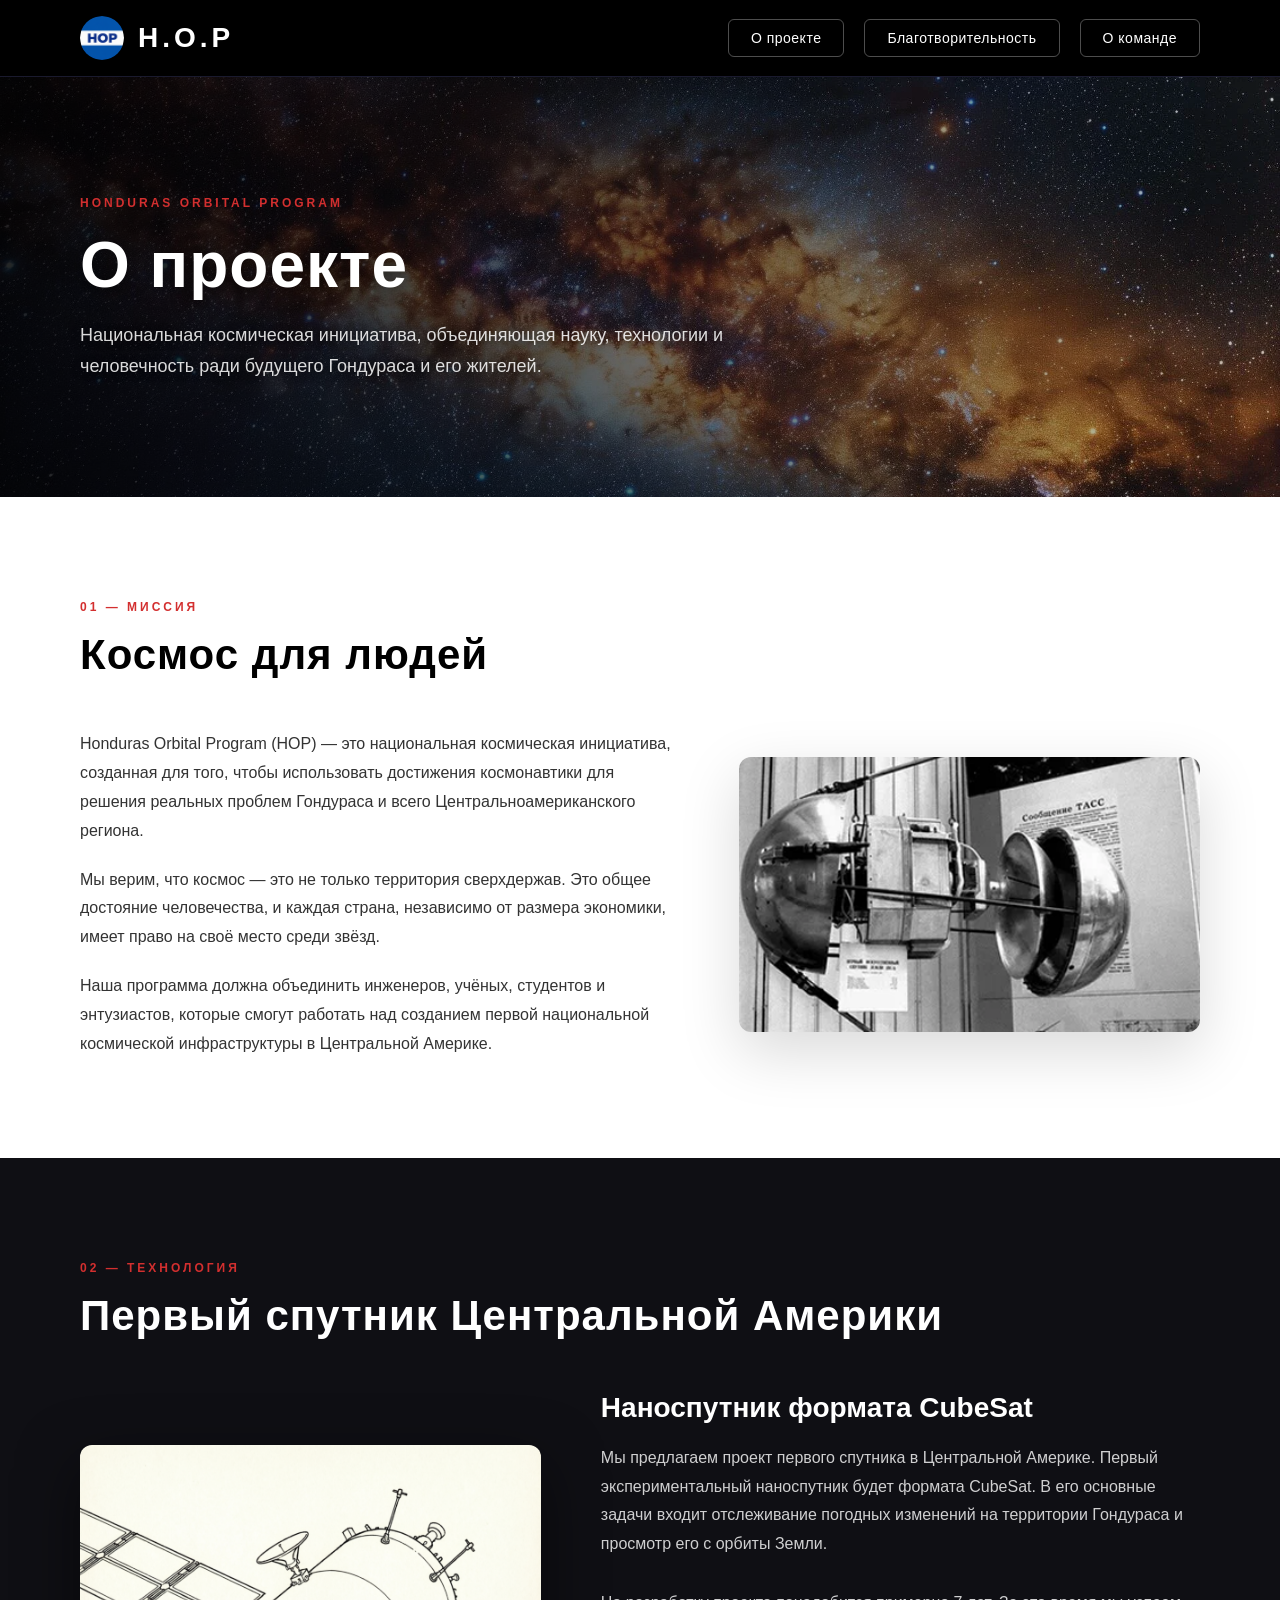
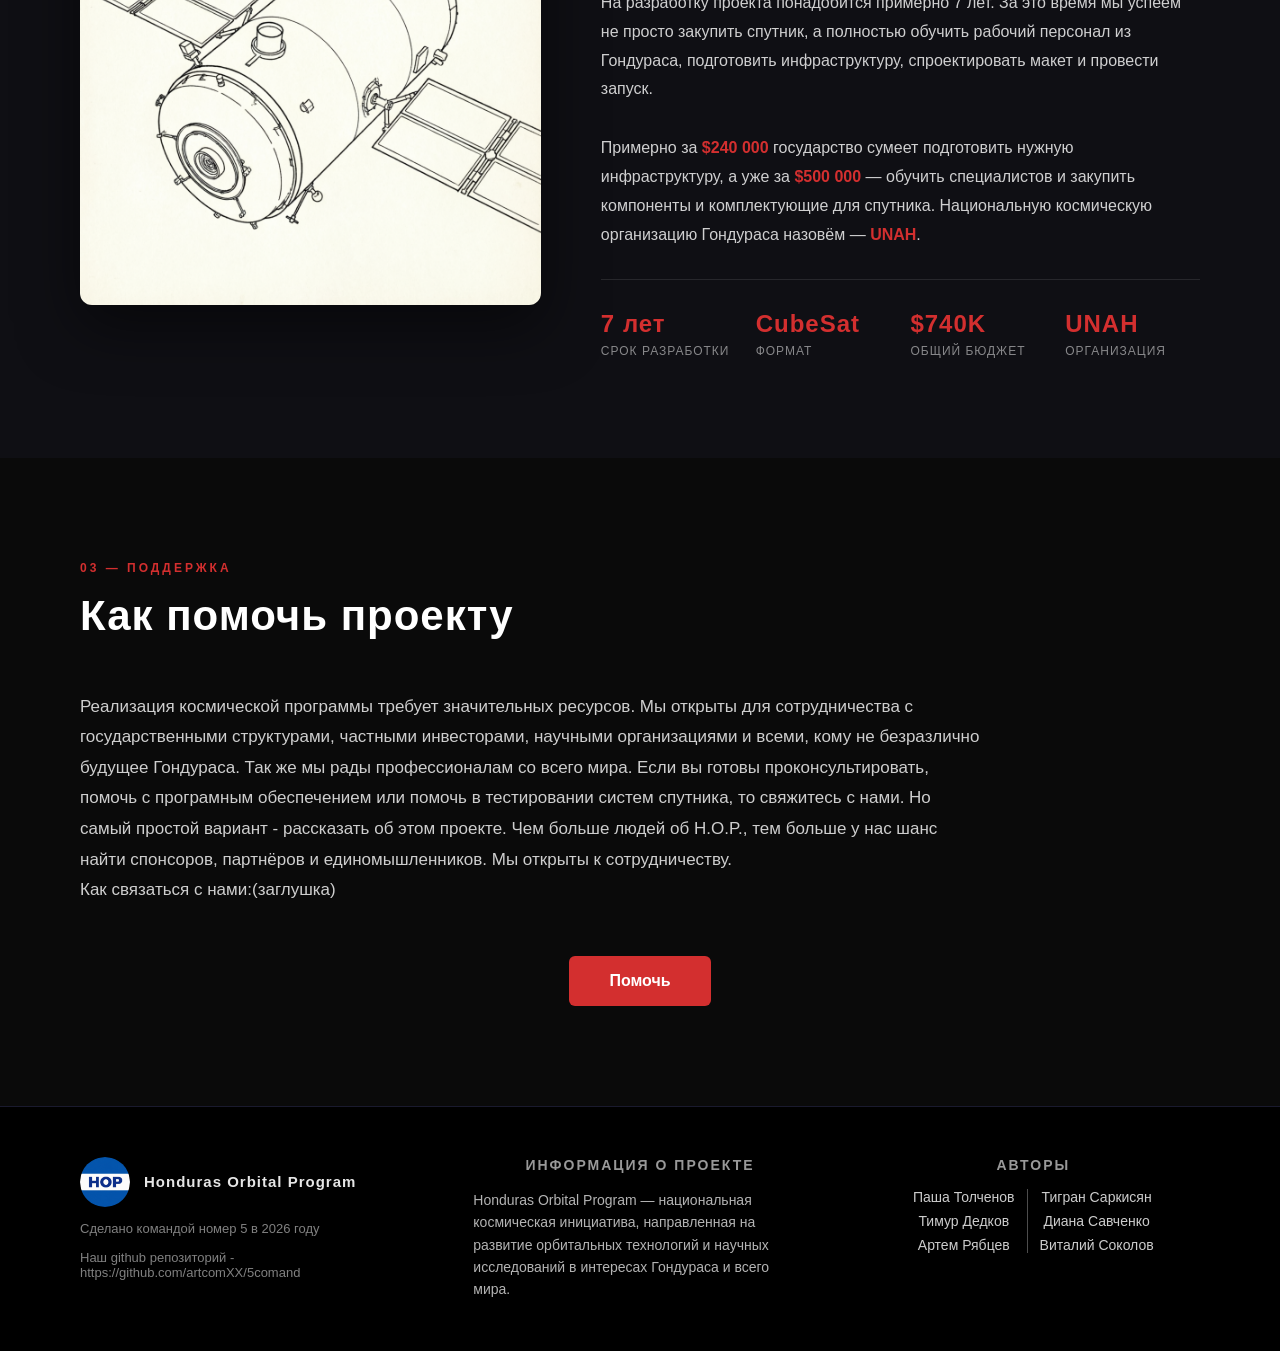
==== pages/about.html @ d1ff1f7d "Add files via upload" ====
<!DOCTYPE html>
<html lang="ru">
<head>
    <meta charset="utf-8">
    <meta name="viewport" content="width=device-width, initial-scale=1">
    <title>О проекте — HOP</title>
    <link rel="stylesheet" type="text/css" href="../main.css">
    <link rel="stylesheet" type="text/css" href="about.css">
    <link rel="icon" type="image/x-icon" href="../images/HopCirc.png">
</head>

<body>

    <!-- ===== HEADER ===== -->
    <header class="header">
        <a href="../index.html" class="header-left">
            <img src="../images/HopCirc.png" alt="HOP Logo" class="header-logo">
            <span class="header-title">H.O.P</span>
        </a>
        <nav class="header-nav">
            <a href="about.html" class="nav-btn">О проекте</a>
            <a href="team.html" class="nav-btn">Благотворительность</a>
            <a href="contact.html" class="nav-btn">О команде</a>
        </nav>
    </header>

    <!-- ===== HERO ABOUT ===== -->
    <section class="about-hero">
        <div class="about-hero-overlay"></div>
        <div class="about-hero-content">
            <span class="about-label">HONDURAS ORBITAL PROGRAM</span>
            <h1 class="about-title">О проекте</h1>
            <p class="about-subtitle">
                Национальная космическая инициатива, объединяющая науку, технологии 
                и человечность ради будущего Гондураса и его жителей.
            </p>
        </div>
    </section>

    <!-- ===== МИССИЯ ===== -->
    <section class="about-section about-section--light mission-section">
        <div class="about-container">
            <span class="section-label">01 — МИССИЯ</span>
            <h2 class="section-heading">Космос для людей</h2>
            <div class="mission-grid">
                <div class="mission-text">
                    <p>
                        Honduras Orbital Program (HOP) — это национальная космическая инициатива, 
                        созданная для того, чтобы использовать достижения космонавтики для решения 
                        реальных проблем Гондураса и всего Центральноамериканского региона.
                    </p>
                    <p>
                        Мы верим, что космос — это не только территория сверхдержав. Это общее 
                        достояние человечества, и каждая страна, независимо от размера экономики, 
                        имеет право на своё место среди звёзд.
                    </p>
                    <p>
                        Наша программа должна объединить инженеров, учёных, студентов и энтузиастов, 
                        которые смогут работать над созданием первой национальной космической 
                        инфраструктуры в Центральной Америке.
                    </p>
                </div>
                <div class="mission-image">
                    <img src="../images/space1.png" alt="Миссия HOP">
                </div>
            </div>
        </div>
    </section>

    <!-- ===== СПУТНИК ===== -->
    <section class="about-section satellite-section">
        <div class="about-container">
            <span class="section-label">02 — ТЕХНОЛОГИЯ</span>
            <h2 class="section-heading">Первый спутник Центральной Америки</h2>
            <div class="satellite-grid">
                <div class="satellite-image">
                    <img src="../images/space6.png" alt="Спутник HOP-1">
                </div>
                <div class="satellite-text">
                    <h3>Наноспутник формата CubeSat</h3>
                    <p>
                        Мы предлагаем проект первого спутника в Центральной Америке. 
                        Первый экспериментальный наноспутник будет формата CubeSat. 
                        В его основные задачи входит отслеживание погодных изменений 
                        на территории Гондураса и просмотр его с орбиты Земли.
                    </p>
                    <p>
                        На разработку проекта понадобится примерно 7 лет. За это время 
                        мы успеем не просто закупить спутник, а полностью обучить рабочий 
                        персонал из Гондураса, подготовить инфраструктуру, спроектировать 
                        макет и провести запуск.
                    </p>
                    <p>
                        Примерно за <strong>$240 000</strong> государство сумеет подготовить 
                        нужную инфраструктуру, а уже за <strong>$500 000</strong> — обучить 
                        специалистов и закупить компоненты и комплектующие для спутника. 
                        Национальную космическую организацию Гондураса назовём — <strong>UNAH</strong>.
                    </p>
                    <div class="satellite-specs">
                        <div class="spec-item">
                            <span class="spec-value">7 лет</span>
                            <span class="spec-label">Срок разработки</span>
                        </div>
                        <div class="spec-item">
                            <span class="spec-value">CubeSat</span>
                            <span class="spec-label">Формат</span>
                        </div>
                        <div class="spec-item">
                            <span class="spec-value">$740K</span>
                            <span class="spec-label">Общий бюджет</span>
                        </div>
                        <div class="spec-item">
                            <span class="spec-value">UNAH</span>
                            <span class="spec-label">Организация</span>
                        </div>
                    </div>
                </div>
            </div>
        </div>
    </section>

    <!-- ===== БЛАГОТВОРИТЕЛЬНОСТЬ ===== -->
    <section class="about-section  charity-section">
        <div class="about-container">
            <span class="section-label">03 — ПОДДЕРЖКА</span>
            <h2 class="section-heading">Как помочь проекту</h2>
            <p class="charity-intro">
                Реализация космической программы требует значительных ресурсов. 
                Мы открыты для сотрудничества с государственными структурами, 
                частными инвесторами, научными организациями и всеми, кому не 
                безразлично будущее Гондураса. Так же мы рады профессионалам со всего мира. 
                Если вы готовы проконсультировать, помочь с програмным обеспечением или помочь в тестировании систем спутника, то свяжитесь с нами. 
                Но самый простой вариант - рассказать об этом проекте. Чем больше людей об H.O.P., тем больше у нас шанс найти спонсоров, 
                партнёров и единомышленников. Мы открыты к сотрудничеству.

                <br>Как связаться с нами:(заглушка)
            </p>
            <div class="charity-cta">
                <a href="charity.html" class="cta-btn">Помочь</a>
            </div>
        </div>
    </section>

    <!-- ===== ФУТЕР ===== -->
    <footer class="footer">
        <div class="footer-block footer-brand">
            <div class="footer-brand-top">
                <img src="../images/HopCirc.png" alt="HOP Logo" class="footer-logo">
                <span class="footer-brand-name">Honduras Orbital Program</span>
            </div>
            <div class="footer-brand-info">
                <span>Сделано командой номер 5 в 2026 году</span>
            </div>
            <div class="footer-brand-info">
                Наш github репозиторий - https://github.com/artcomXX/5comand
            </div>
        </div>

        <div class="footer-block footer-info">
            <h3>Информация о проекте</h3>
            <p>
                Honduras Orbital Program — национальная космическая инициатива, 
                направленная на развитие орбитальных технологий и научных исследований 
                в интересах Гондураса и всего мира.
            </p>
        </div>

        <div class="footer-block footer-authors">
            <h3>Авторы</h3>
            <div class="authors-columns">
                <ul class="authors-col">
                    <li>Паша Толченов</li>
                    <li>Тимур Дедков</li>
                    <li>Артем Рябцев</li>
                </ul>
                <ul class="authors-col">
                    <li>Тигран Саркисян</li>
                    <li>Диана Савченко</li>
                    <li>Виталий Соколов</li>
                </ul>
            </div>
        </div>
    </footer>

</body>
</html>
---- main.css ----
/* ===== СБРОС И БАЗОВЫЕ СТИЛИ ===== */
* {
    margin: 0;
    padding: 0;
    box-sizing: border-box;
}
html {
    scroll-behavior: smooth;
}
body {
    font-family: 'Segoe UI', Tahoma, Geneva, Verdana, sans-serif;
    background-color: #0a0a0a;
    color: #ffffff;
    min-height: 100vh;
    display: flex;
    flex-direction: column;
}

a {
    text-decoration: none;
    color: inherit;
}

ul {
    list-style: none;
}

/* ===== ОБЩИЙ КОНТЕЙНЕР ДЛЯ ОТСТУПОВ ===== */
.container {
    padding-left: 80px;
    padding-right: 80px;
}

/* ===== HEADER ===== */
.header {
    display: flex;
    justify-content: space-between;
    align-items: center;
    padding: 16px 80px;
    background-color: #000000;
    border-bottom: 1px solid #1a1a2e;
    top: 0;
    z-index: 100;
}

.header-left {
    display: flex;
    align-items: center;
    gap: 14px;
}

.header-logo {
    width: 44px;
    height: 44px;
    border-radius: 50%;
    object-fit: cover;
}

.header-title {
    font-size: 28px;
    font-weight: 700;
    letter-spacing: 4px;
    color: #ffffff;
}

.header-nav {
    display: flex;
    gap: 20px;
}

.nav-btn {
    padding: 10px 22px;
    border: 1px solid rgba(255, 255, 255, 0.3);
    border-radius: 6px;
    font-size: 14px;
    font-weight: 500;
    color: #ffffff;
    background: transparent;
    transition: all 0.3s ease;
    letter-spacing: 0.5px;
}

.nav-btn:hover {
    background-color: #ffffff;
    color: #000000;
    border-color: #ffffff;
}

/* ===== HERO SECTION ===== */
.hero {
    position: relative;
    width: 100%;
    min-height: 520px;
    background: url('images/kosmos.png') center center / cover no-repeat;
    display: flex;
    align-items: center;
    padding: 60px 80px;
    overflow: hidden;
}

.hero-overlay {
    position: absolute;
    inset: 0;
    background: linear-gradient(
        90deg,
        rgba(0, 0, 0, 0.75) 0%,
        rgba(0, 0, 0, 0.3) 50%,
        rgba(0, 0, 0, 0.1) 100%
    );
}

.hero-content {
    position: relative;
    z-index: 2;
    max-width: 560px;
}

.hero-title {
    font-size: 52px;
    font-weight: 800;
    line-height: 1.1;
    margin-bottom: 20px;
    letter-spacing: 1px;
    text-shadow: 0 2px 20px rgba(0, 0, 0, 0.6);
}

.hero-subtitle {
    font-size: 16px;
    line-height: 1.6;
    color: rgba(255, 255, 255, 0.85);
    margin-bottom: 32px;
    text-shadow: 0 1px 8px rgba(0, 0, 0, 0.5);
}

.hero-btn {
    display: inline-block;
    padding: 14px 32px;
    background-color: #d32f2f;
    color: #ffffff;
    font-size: 16px;
    font-weight: 600;
    border-radius: 6px;
    transition: background-color 0.3s ease, transform 0.2s ease;
}

.hero-btn:hover {
    background-color: #b71c1c;
    transform: translateY(-2px);
}

.hero-tagline {
    position: absolute;
    bottom: 40px;
    left: 80px;
    z-index: 2;
    font-size: 22px;
    font-weight: 600;
    font-style: italic;
    color: rgba(255, 255, 255, 0.9);
    text-shadow: 0 2px 12px rgba(0, 0, 0, 0.7);
    letter-spacing: 1px;
}

/* ===== WHITE PLACEHOLDER ===== */
.placeholder-section {
    flex: 1;
    background-color: #ffffff;
    min-height: 300px;
    padding: 80px;
}

/* ===== FOOTER ===== */
.footer {
    display: flex;
    justify-content: space-between;
    align-items: flex-start;
    gap: 60px;
    padding: 50px 80px;
    background-color: #000000;
    border-top: 1px solid #1a1a2e;
}

.footer-block {
    flex: 1;
}

/* Блок бренда */
.footer-brand {
    display: flex;
    flex-direction: column;
    gap: 14px;
}

.footer-brand-top {
    display: flex;
    align-items: center;
    gap: 14px;
}

.footer-logo {
    width: 50px;
    height: 50px;
    border-radius: 50%;
    object-fit: cover;
}

.footer-brand-name {
    font-size: 15px;
    font-weight: 600;
    letter-spacing: 1px;
    color: rgba(255, 255, 255, 0.9);
}

.footer-brand-info {
    display: flex;
    gap: 16px;
    font-size: 13px;
    color: rgba(255, 255, 255, 0.5);
}

/* Блок информации */
.footer-info h3,
.footer-authors h3 {
    font-size: 14px;
    font-weight: 700;
    text-transform: uppercase;
    letter-spacing: 2px;
    color: rgba(255, 255, 255, 0.6);
    margin-bottom: 16px;
    text-align: center;
}
.footer-authors {
    text-align: center;
}

.authors-columns {
    display: flex;
    justify-content: center;
    gap: 12px;
    align-items: flex-start;
}

.footer-info p {
    font-size: 14px;
    line-height: 1.6;
    color: rgba(255, 255, 255, 0.7);
}

/* Блок авторов — две колонки с разделителем */
.authors-columns {
    display: flex;
    gap: 12px;
    align-items: flex-start;
}

.authors-col {
    display: flex;
    flex-direction: column;
    gap: 8px;
}

.authors-col:first-child {
    padding-right: 12px;
    border-right: 1px solid rgba(255, 255, 255, 0.3);
}

.authors-col li {
    font-size: 14px;
    color: rgba(255, 255, 255, 0.8);
    transition: color 0.2s ease;
}

.authors-col li:hover {
    color: #ffffff;
}

/* ===== АДАПТИВНОСТЬ ===== */
@media (max-width: 900px) {
    .header,
    .hero,
    .footer,
    .placeholder-section,
    .space-race-section {
        padding-left: 30px;
        padding-right: 30px;
    }

    .header {
        flex-direction: column;
        gap: 16px;
    }

    .hero {
        min-height: 400px;
    }

    .hero-title {
        font-size: 36px;
    }

    .hero-tagline {
        left: 30px;
        bottom: 24px;
    }

    .footer {
        flex-direction: column;
        gap: 30px;
    }
}

.space-race-section {
    background-color: #ffffff;
    padding: 80px;
    min-height: 600px;
}

.section-title {
    font-size: 42px;
    font-weight: 800;
    color: #000000;
    margin-bottom: 50px;
    letter-spacing: 1px;
    margin-left: 70px;
}

/* ===== КАРУСЕЛЬ ===== */
.carousel-container {
    position: relative;
    display: flex;
    align-items: center;
    gap: 20px;
}

.carousel-track-wrapper {
    flex: 1;
    overflow: hidden;
    border-radius: 12px;
}

.carousel-track {
    display: flex;
    gap: 30px;
    transition: transform 0.5s cubic-bezier(0.25, 0.46, 0.45, 0.94);
    padding:  0 0 30px 0 ;
}

.carousel-btn {
    width: 50px;
    height: 50px;
    border-radius: 50%;
    border: 2px solid #d32f2f;
    background-color: #ffffff;
    color: #d32f2f;
    cursor: pointer;
    display: flex;
    align-items: center;
    justify-content: center;
    transition: all 0.3s ease;
    flex-shrink: 0;
    z-index: 10;
}

.carousel-btn:hover {
    background-color: #d32f2f;
    color: #ffffff;
    transform: scale(1.1);
}

.carousel-btn:disabled {
    opacity: 0.3;
    cursor: not-allowed;
}

/* ===== КАРТОЧКА ===== */
.carousel-card {
    min-width: calc(33.333% - 20px);
    background-color: #ffffff;
    border-radius: 12px;
    overflow: hidden;
    cursor: pointer;
    transition: all 0.4s cubic-bezier(0.25, 0.46, 0.45, 0.94);
    box-shadow: 0 2px 8px rgba(0, 0, 0, 0.08);
}

.carousel-card:hover {
    transform: translateY(-12px);
    box-shadow: 0 20px 40px rgba(0, 0, 0, 0.2);
}

.card-image {
    width: 100%;
    height: 240px;
    overflow: hidden;
}

.card-image img {
    width: 100%;
    height: 100%;
    object-fit: cover;
    transition: transform 0.4s ease;
}

.carousel-card:hover .card-image img {
    transform: scale(1.08);
}

.card-content {
    padding: 24px;
}

.card-title {
    font-size: 20px;
    font-weight: 700;
    color: #000000;
    margin-bottom: 12px;
    line-height: 1.3;
}

.card-description {
    font-size: 14px;
    line-height: 1.6;
    color: #666666;
    margin-bottom: 20px;
}

.card-btn {
    background: none;
    border: none;
    color: #d32f2f;
    font-size: 15px;
    font-weight: 600;
    cursor: pointer;
    padding: 0;
    transition: color 0.3s ease;
}

.card-btn:hover {
    color: #b71c1c;
}

/* ===== МОДАЛЬНОЕ ОКНО ===== */
.modal-overlay {
    position: fixed;
    inset: 0;
    background-color: rgba(0, 0, 0, 0.85);
    display: flex;
    align-items: center;
    justify-content: center;
    z-index: 1000;
    opacity: 0;
    visibility: hidden;
    transition: all 0.3s ease;
}

.modal-overlay.active {
    opacity: 1;
    visibility: visible;
}

.modal-content {
    background-color: #ffffff;
    border-radius: 16px;
    max-width: 900px;
    width: 90%;
    max-height: 90vh;
    overflow-y: auto;
    position: relative;
    transform: scale(0.8) translateY(40px);
    transition: transform 0.4s cubic-bezier(0.34, 1.56, 0.64, 1);
}

.modal-overlay.active .modal-content {
    transform: scale(1) translateY(0);
}

.modal-close {
    position: absolute;
    top: 20px;
    right: 20px;
    width: 44px;
    height: 44px;
    border-radius: 50%;
    border: none;
    background-color: rgba(0, 0, 0, 0.1);
    color: #000000;
    cursor: pointer;
    display: flex;
    align-items: center;
    justify-content: center;
    transition: all 0.3s ease;
    z-index: 10;
}

.modal-close:hover {
    background-color: rgba(0, 0, 0, 0.2);
    transform: rotate(90deg);
}

.modal-body {
    display: flex;
    flex-direction: column;
}

.modal-image {
    width: 100%;
    height: 400px;
    overflow: hidden;
    border-radius: 16px 16px 0 0;
}

.modal-image img {
    width: 100%;
    height: 100%;
    object-fit: cover;
}

.modal-text {
    padding: 40px;
}

.modal-text h2 {
    font-size: 32px;
    font-weight: 800;
    color: #000000;
    margin-bottom: 20px;
}

.modal-text p {
    font-size: 16px;
    line-height: 1.8;
    color: #333333;
}

/* ===== АДАПТИВНОСТЬ ===== */
@media (max-width: 1200px) {
    .carousel-card {
        min-width: calc(50% - 15px);
    }
}

@media (max-width: 768px) {
    .space-race-section {
        padding: 40px 30px;
    }

    .section-title {
        font-size: 32px;
    }

    .carousel-card {
        min-width: 100%;
    }

    .modal-body {
        flex-direction: column;
    }

    .modal-image {
        height: 250px;
    }

    .modal-text {
        padding: 24px;
    }

    .modal-text h2 {
        font-size: 24px;
    }
}

/* ===== VIDEO SECTION ===== */
.video-section {
    position: relative;
    padding: 100px 80px;
    min-height: 600px;
    display: flex;
    width: 100%;
    min-height: 520px;
    background: url('images/main2.png') center center / cover no-repeat;
    display: flex;
    align-items: center;
    padding: 60px 80px;
    overflow: hidden;
}

.video-overlay {
    position: absolute;
    inset: 0;
    background-color: rgba(0, 0, 0, 0.8);
}

.video-container {
    position: relative;
    z-index: 2;
    display: grid;
    grid-template-columns: 1fr 1fr;
    gap: 60px;
    align-items: center;
    max-width: 1400px;
    margin: 0 auto;
    width: 100%;
}

.video-label {
    display: block;
    font-size: 12px;
    font-weight: 600;
    letter-spacing: 3px;
    color: rgba(255, 255, 255, 0.6);
    margin-bottom: 16px;
    text-transform: uppercase;
}

.video-title {
    font-size: 48px;
    font-weight: 800;
    color: #ffffff;
    margin-bottom: 24px;
    line-height: 1.1;
}

.video-description {
    font-size: 16px;
    line-height: 1.8;
    color: rgba(255, 255, 255, 0.8);
    margin-bottom: 32px;
}

.video-btn {
    display: inline-block;
    padding: 14px 32px;
    background-color: #d32f2f;
    color: #ffffff;
    font-size: 16px;
    font-weight: 600;
    border-radius: 6px;
    transition: all 0.3s ease;
}

.video-btn:hover {
    background-color: #b71c1c;
    transform: translateY(-2px);
}

.video-embed {
    position: relative;
    padding-bottom: 56.25%;
    height: 0;
    overflow: hidden;
    border-radius: 12px;
    box-shadow: 0 20px 60px rgba(0, 0, 0, 0.5);
}

/* Постер с картинкой */
.video-poster {
    position: absolute;
    top: 0;
    left: 0;
    width: 100%;
    height: 100%;
    cursor: pointer;
    transition: opacity 0.5s ease, visibility 0.5s ease;
}

.video-poster.hidden {
    opacity: 0;
    visibility: hidden;
    pointer-events: none;
}

.poster-image {
    position: absolute;
    top: 0;
    left: 0;
    width: 100%;
    height: 100%;
    object-fit: cover;
}

.poster-overlay {
    position: absolute;
    inset: 0;
    background: linear-gradient(
        180deg,
        rgba(0, 0, 0, 0.3) 0%,
        rgba(0, 0, 0, 0.6) 100%
    );
}

.poster-content {
    position: absolute;
    inset: 0;
    display: flex;
    flex-direction: column;
    align-items: center;
    justify-content: center;
    gap: 20px;
    z-index: 2;
}

.poster-logo {
    width: 70px;
    height: 70px;
    border-radius: 50%;
    object-fit: cover;
    filter: drop-shadow(0 4px 12px rgba(0, 0, 0, 0.5));
}

.play-button {
    width: 80px;
    height: 80px;
    border: none;
    background: transparent;
    cursor: pointer;
    transition: transform 0.3s ease;
    padding: 0;
}

.play-button:hover {
    transform: scale(1.15);
}

.play-button svg {
    filter: drop-shadow(0 4px 16px rgba(211, 47, 47, 0.6));
    transition: filter 0.3s ease;
}

.play-button:hover svg {
    filter: drop-shadow(0 6px 24px rgba(211, 47, 47, 0.9));
}

.poster-text {
    font-size: 14px;
    font-weight: 600;
    letter-spacing: 2px;
    text-transform: uppercase;
    color: rgba(255, 255, 255, 0.9);
    text-shadow: 0 2px 8px rgba(0, 0, 0, 0.8);
}

/* iframe */
.video-embed iframe {
    position: absolute;
    top: 0;
    left: 0;
    width: 100%;
    height: 100%;
    border: none;
}

/* ===== АДАПТИВНОСТЬ ===== */
@media (max-width: 1200px) {
    .video-container {
        grid-template-columns: 1fr;
        gap: 40px;
    }
    
    .video-title {
        font-size: 36px;
    }
}

@media (max-width: 900px) {
    .video-section {
        padding: 60px 30px;
    }
    
    .video-title {
        font-size: 32px;
    }
}
---- pages/about.css ----
/* ===== HEADER LINK ===== */
a.header-left {
    display: flex;
    align-items: center;
    gap: 14px;
    text-decoration: none;
    color: inherit;
    transition: opacity 0.3s ease;
}

a.header-left:hover {
    opacity: 0.8;
}

/* ===== ABOUT HERO ===== */
.about-hero {
    position: relative;
    width: 100%;
    min-height: 420px;
    background: url('../images/kosmos.png') center center / cover no-repeat;
    display: flex;
    align-items: center;
    padding: 80px;
    overflow: hidden;
}

.about-hero-overlay {
    position: absolute;
    inset: 0;
    background: linear-gradient(
        90deg,
        rgba(0, 0, 0, 0.85) 0%,
        rgba(0, 0, 0, 0.5) 60%,
        rgba(0, 0, 0, 0.2) 100%
    );
}

.about-hero-content {
    position: relative;
    z-index: 2;
    max-width: 700px;
}

.about-label {
    display: inline-block;
    font-size: 12px;
    font-weight: 600;
    letter-spacing: 3px;
    color: #d32f2f;
    margin-bottom: 20px;
    text-transform: uppercase;
}

.about-title {
    font-size: 64px;
    font-weight: 800;
    line-height: 1.1;
    margin-bottom: 20px;
    letter-spacing: 1px;
    text-shadow: 0 2px 20px rgba(0, 0, 0, 0.6);
}

.about-subtitle {
    font-size: 18px;
    line-height: 1.7;
    color: rgba(255, 255, 255, 0.85);
    text-shadow: 0 1px 8px rgba(0, 0, 0, 0.5);
}

/* ===== ОБЩИЕ СЕКЦИИ ===== */
.about-section {
    padding: 100px 80px;
    background-color: #0a0a0a;
}

.about-section:nth-child(even) {
    background-color: #0f0f14;
}

.about-container {
    max-width: 1200px;
    margin: 0 auto;
}

.section-label {
    display: inline-block;
    font-size: 12px;
    font-weight: 600;
    letter-spacing: 3px;
    color: #d32f2f;
    margin-bottom: 16px;
    text-transform: uppercase;
}

.section-heading {
    font-size: 42px;
    font-weight: 800;
    color: #ffffff;
    margin-bottom: 50px;
    letter-spacing: 1px;
    line-height: 1.2;
}

/* ===== МИССИЯ ===== */
.mission-grid {
    display: grid;
    grid-template-columns: 1.3fr 1fr;
    gap: 60px;
    align-items: center;
}

.mission-text p {
    font-size: 16px;
    line-height: 1.8;
    color: rgba(255, 255, 255, 0.8);
    margin-bottom: 20px;
}

.mission-text p:last-child {
    margin-bottom: 0;
}

.mission-image {
    border-radius: 12px;
    overflow: hidden;
    box-shadow: 0 20px 60px rgba(0, 0, 0, 0.5);
}

.mission-image img {
    width: 100%;
    height: 100%;
    object-fit: cover;
    display: block;
    transition: transform 0.5s ease;
}

.mission-image:hover img {
    transform: scale(1.05);
}

/* ===== ЦЕЛИ ===== */
.goals-grid {
    display: grid;
    grid-template-columns: repeat(2, 1fr);
    gap: 30px;
}

.goal-card {
    background-color: rgba(255, 255, 255, 0.03);
    border: 1px solid rgba(255, 255, 255, 0.1);
    border-radius: 12px;
    padding: 40px;
    transition: all 0.4s ease;
}

.goal-card:hover {
    background-color: rgba(255, 255, 255, 0.06);
    border-color: #d32f2f;
    transform: translateY(-6px);
    box-shadow: 0 20px 40px rgba(211, 47, 47, 0.15);
}

.goal-number {
    font-size: 48px;
    font-weight: 800;
    color: #d32f2f;
    margin-bottom: 16px;
    line-height: 1;
    letter-spacing: 2px;
}

.goal-card h3 {
    font-size: 22px;
    font-weight: 700;
    color: #ffffff;
    margin-bottom: 14px;
}

.goal-card p {
    font-size: 15px;
    line-height: 1.7;
    color: rgba(255, 255, 255, 0.7);
}

/* ===== СПУТНИК ===== */
.satellite-grid {
    display: grid;
    grid-template-columns: 1fr 1.3fr;
    gap: 60px;
    align-items: center;
}

.satellite-image {
    border-radius: 12px;
    overflow: hidden;
    box-shadow: 0 20px 60px rgba(0, 0, 0, 0.5);
}

.satellite-image img {
    width: 100%;
    height: 100%;
    object-fit: cover;
    display: block;
}

.satellite-text h3 {
    font-size: 28px;
    font-weight: 700;
    color: #ffffff;
    margin-bottom: 20px;
}

.satellite-text p {
    font-size: 16px;
    line-height: 1.8;
    color: rgba(255, 255, 255, 0.8);
    margin-bottom: 30px;
}

.satellite-specs {
    display: grid;
    grid-template-columns: repeat(4, 1fr);
    gap: 20px;
    padding-top: 30px;
    border-top: 1px solid rgba(255, 255, 255, 0.1);
}

.spec-item {
    display: flex;
    flex-direction: column;
    gap: 6px;
}

.spec-value {
    font-size: 24px;
    font-weight: 800;
    color: #d32f2f;
    letter-spacing: 1px;
}

.spec-label {
    font-size: 12px;
    font-weight: 500;
    color: rgba(255, 255, 255, 0.5);
    text-transform: uppercase;
    letter-spacing: 1px;
}

/* ===== БЛАГОТВОРИТЕЛЬНОСТЬ ===== */
.charity-intro {
    font-size: 17px;
    line-height: 1.8;
    color: rgba(255, 255, 255, 0.8);
    margin-bottom: 50px;
    max-width: 900px;
}

.charity-grid {
    display: grid;
    grid-template-columns: repeat(3, 1fr);
    gap: 30px;
    margin-bottom: 50px;
}

.charity-card {
    background-color: rgba(255, 255, 255, 0.03);
    border: 1px solid rgba(255, 255, 255, 0.1);
    border-radius: 12px;
    padding: 40px 30px;
    text-align: center;
    transition: all 0.4s ease;
}

.charity-card:hover {
    background-color: rgba(255, 255, 255, 0.06);
    border-color: #d32f2f;
    transform: translateY(-6px);
}

.charity-icon {
    font-size: 48px;
    margin-bottom: 20px;
}

.charity-card h3 {
    font-size: 20px;
    font-weight: 700;
    color: #ffffff;
    margin-bottom: 14px;
}

.charity-card p {
    font-size: 15px;
    line-height: 1.7;
    color: rgba(255, 255, 255, 0.7);
}

.charity-cta {
    text-align: center;
}

.cta-btn {
    display: inline-block;
    padding: 16px 40px;
    background-color: #d32f2f;
    color: #ffffff;
    font-size: 16px;
    font-weight: 600;
    border-radius: 6px;
    transition: all 0.3s ease;
}

.cta-btn:hover {
    background-color: #b71c1c;
    transform: translateY(-2px);
    box-shadow: 0 10px 30px rgba(211, 47, 47, 0.3);
}

/* ===== FOOTER LINK ===== */
.footer-brand-top {
    cursor: pointer;
}

/* ===== АДАПТИВНОСТЬ ===== */
@media (max-width: 1200px) {
    .mission-grid,
    .satellite-grid {
        grid-template-columns: 1fr;
        gap: 40px;
    }

    .charity-grid {
        grid-template-columns: 1fr;
    }

    .satellite-specs {
        grid-template-columns: repeat(2, 1fr);
    }
}

@media (max-width: 900px) {
    .about-hero,
    .about-section {
        padding: 60px 30px;
    }

    .about-title {
        font-size: 42px;
    }

    .section-heading {
        font-size: 32px;
    }

    .goals-grid {
        grid-template-columns: 1fr;
    }
}
.satellite-text p strong {
    color: #d32f2f;
    font-weight: 700;
}
.about-section--light {
    background-color: #ffffff;
}

.about-section--light .section-heading {
    color: #000000;
}

.about-section--light .mission-text p,
.about-section--light .satellite-text p {
    color: #333333;
}

.about-section--light .satellite-text h3 {
    color: #000000;
}

.about-section--light .satellite-specs {
    border-top: 1px solid rgba(0, 0, 0, 0.15);
}

.about-section--light .spec-label {
    color: rgba(0, 0, 0, 0.6);
}

.about-section--light .mission-image,
.about-section--light .satellite-image {
    box-shadow: 0 20px 60px rgba(0, 0, 0, 0.15);
}

.about-section--light .satellite-text p strong {
    color: #d32f2f;
    font-weight: 700;
}
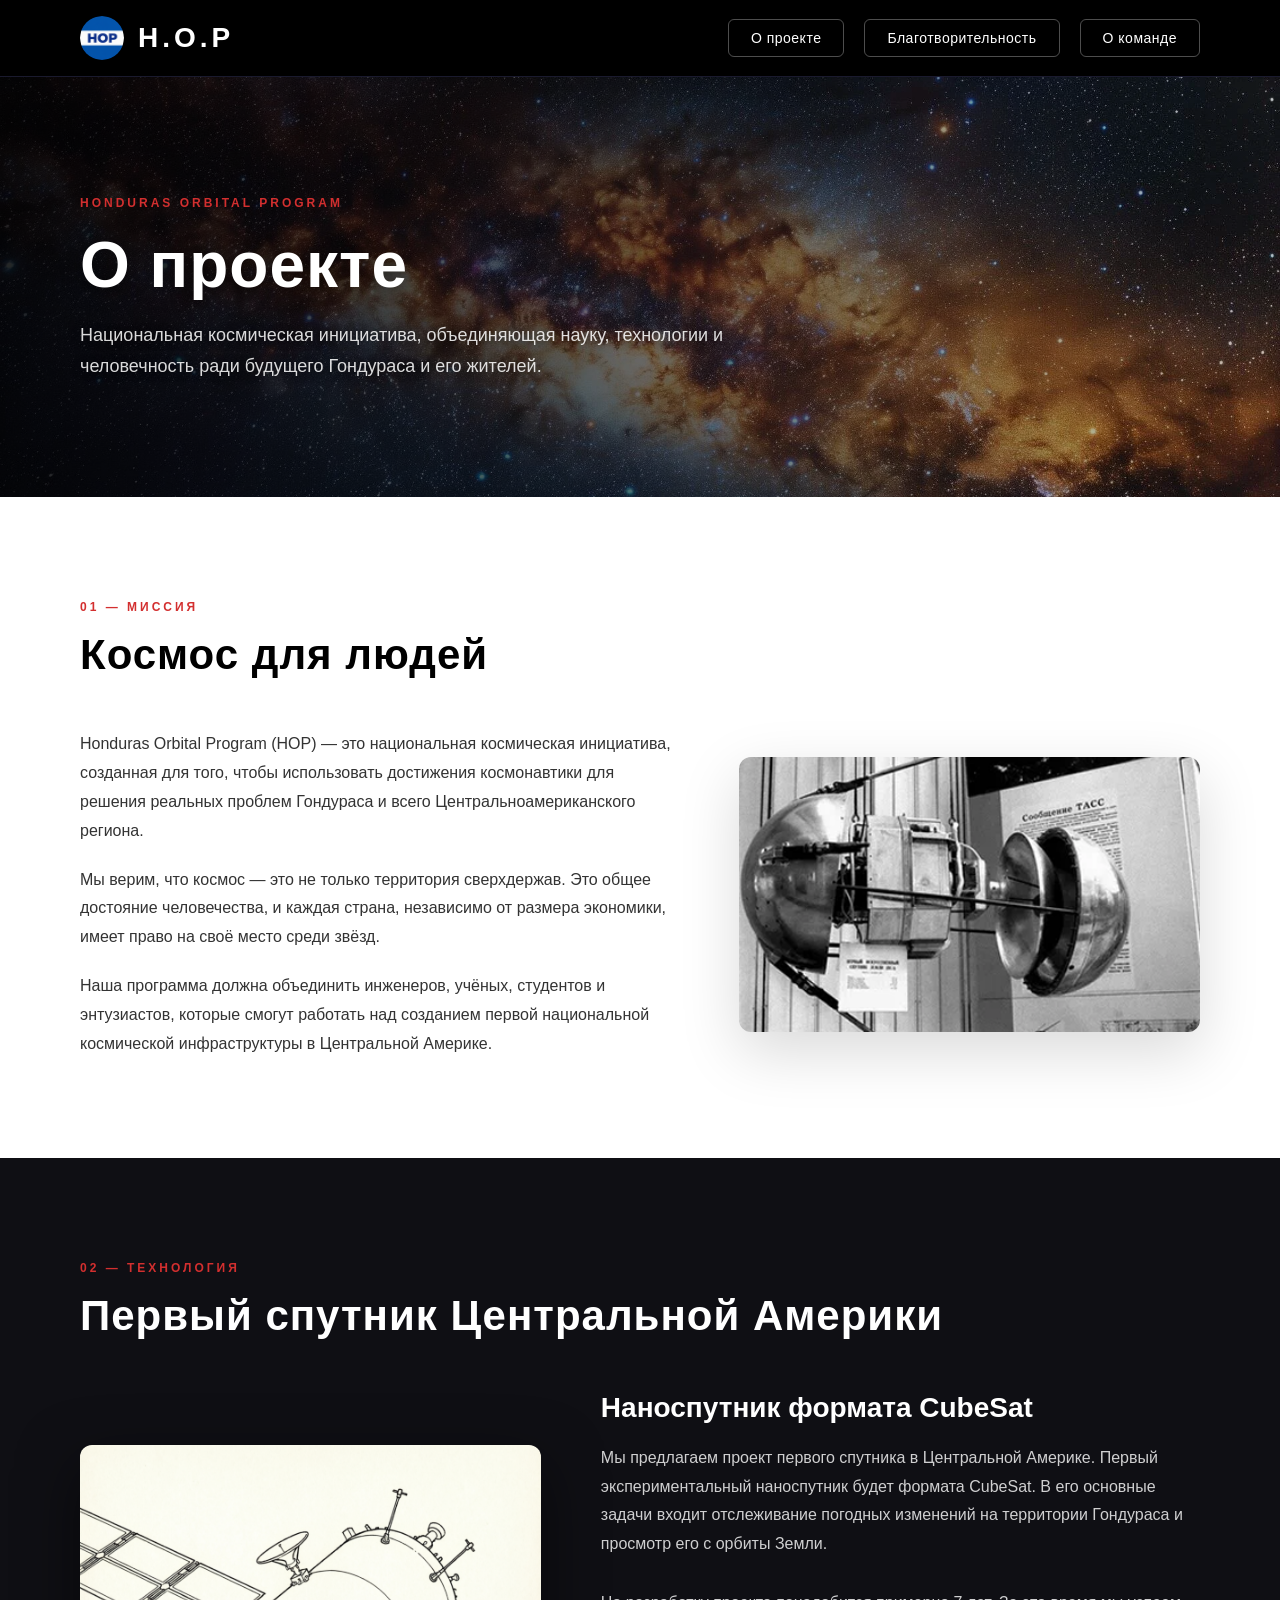
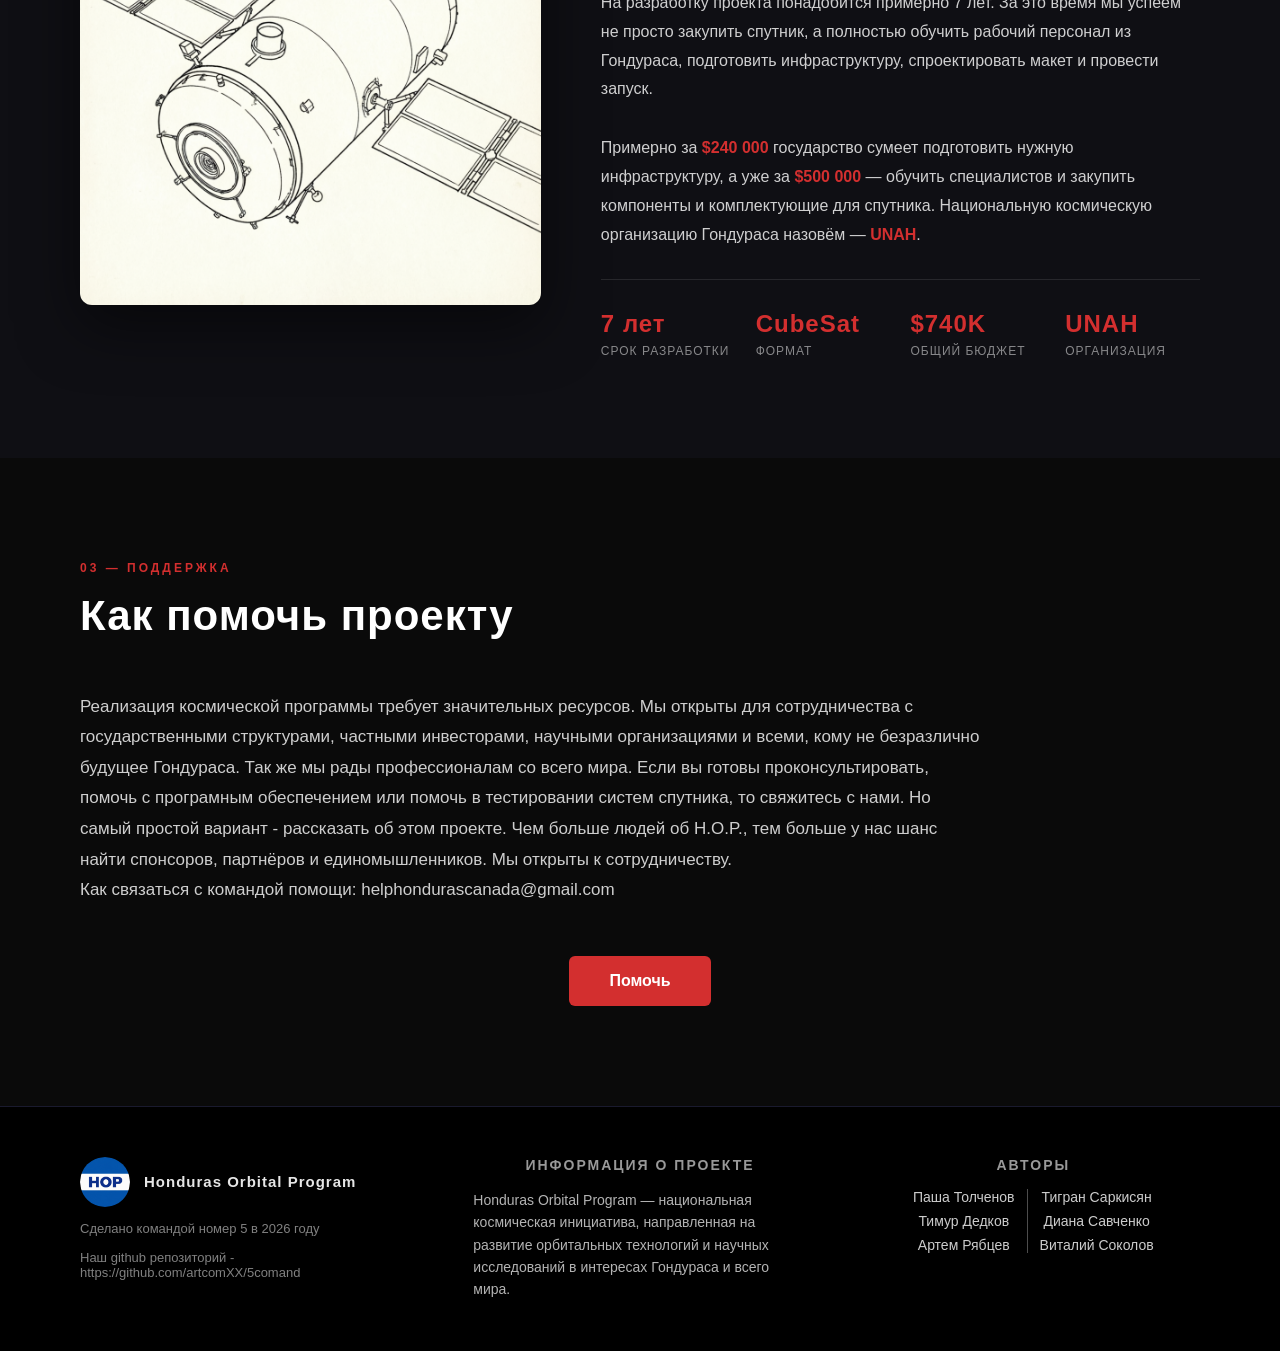
==== commit 1997330f: "Add files via upload" ====
--- a/pages/about.html
+++ b/pages/about.html
@@ -19,8 +19,8 @@
         </a>
         <nav class="header-nav">
             <a href="about.html" class="nav-btn">О проекте</a>
-            <a href="team.html" class="nav-btn">Благотворительность</a>
-            <a href="contact.html" class="nav-btn">О команде</a>
+            <a href="charity.html" class="nav-btn">Благотворительность</a>
+            <a href="team.html" class="nav-btn">О команде</a>
         </nav>
     </header>
 
@@ -133,7 +133,8 @@
                 Но самый простой вариант - рассказать об этом проекте. Чем больше людей об H.O.P., тем больше у нас шанс найти спонсоров, 
                 партнёров и единомышленников. Мы открыты к сотрудничеству.
 
-                <br>Как связаться с нами:(заглушка)
+                <br>Как связаться с командой помощи: 
+                <a href="mailto:helphondurascanada@gmail.com" class="email-link">helphondurascanada@gmail.com</a>
             </p>
             <div class="charity-cta">
                 <a href="charity.html" class="cta-btn">Помочь</a>
--- a/main.css
+++ b/main.css
@@ -770,3 +770,115 @@
         font-size: 32px;
     }
 }
+@media(max-width:768px){
+    .footer{
+        align-items: center;
+    }
+}
+@media(max-width: 425px) {
+    .header-nav {
+    display: grid;
+    gap: 20px;
+}
+}
+@media (max-width: 425px) {
+    .space-race-section {
+        padding: 40px 15px;
+    }
+
+    .section-title {
+        font-size: 26px;
+        margin-left: 0;
+        margin-bottom: 30px;
+        letter-spacing: 0.5px;
+    }
+
+    .carousel-container {
+        gap: 8px;
+    }
+
+    .carousel-btn {
+        width: 36px;
+        height: 36px;
+    }
+
+    .carousel-btn svg {
+        width: 16px;
+        height: 16px;
+    }
+
+    .carousel-track {
+        gap: 12px;
+    }
+
+    .carousel-card {
+        min-width: 100%;
+        flex: 0 0 100%;
+    }
+
+    .card-image {
+        height: 180px;
+    }
+
+    .card-content {
+        padding: 16px;
+    }
+
+    .card-title {
+        font-size: 17px;
+        margin-bottom: 8px;
+    }
+
+    .card-description {
+        font-size: 13px;
+        line-height: 1.5;
+        margin-bottom: 14px;
+    }
+
+    .card-btn {
+        font-size: 13px;
+    }
+
+    .header {
+        padding: 12px 15px;
+    }
+
+    .header-title {
+        font-size: 22px;
+        letter-spacing: 2px;
+    }
+
+    .header-logo {
+        width: 36px;
+        height: 36px;
+    }
+
+    .nav-btn {
+        padding: 8px 14px;
+        font-size: 12px;
+    }
+
+    .hero {
+        padding: 40px 15px;
+        min-height: 360px;
+    }
+
+    .hero-title {
+        font-size: 28px;
+    }
+
+    .hero-subtitle {
+        font-size: 14px;
+    }
+
+    .hero-tagline {
+        left: 15px;
+        bottom: 16px;
+        font-size: 16px;
+    }
+
+    .footer {
+        padding: 30px 15px;
+        gap: 30px;
+    }
+}
